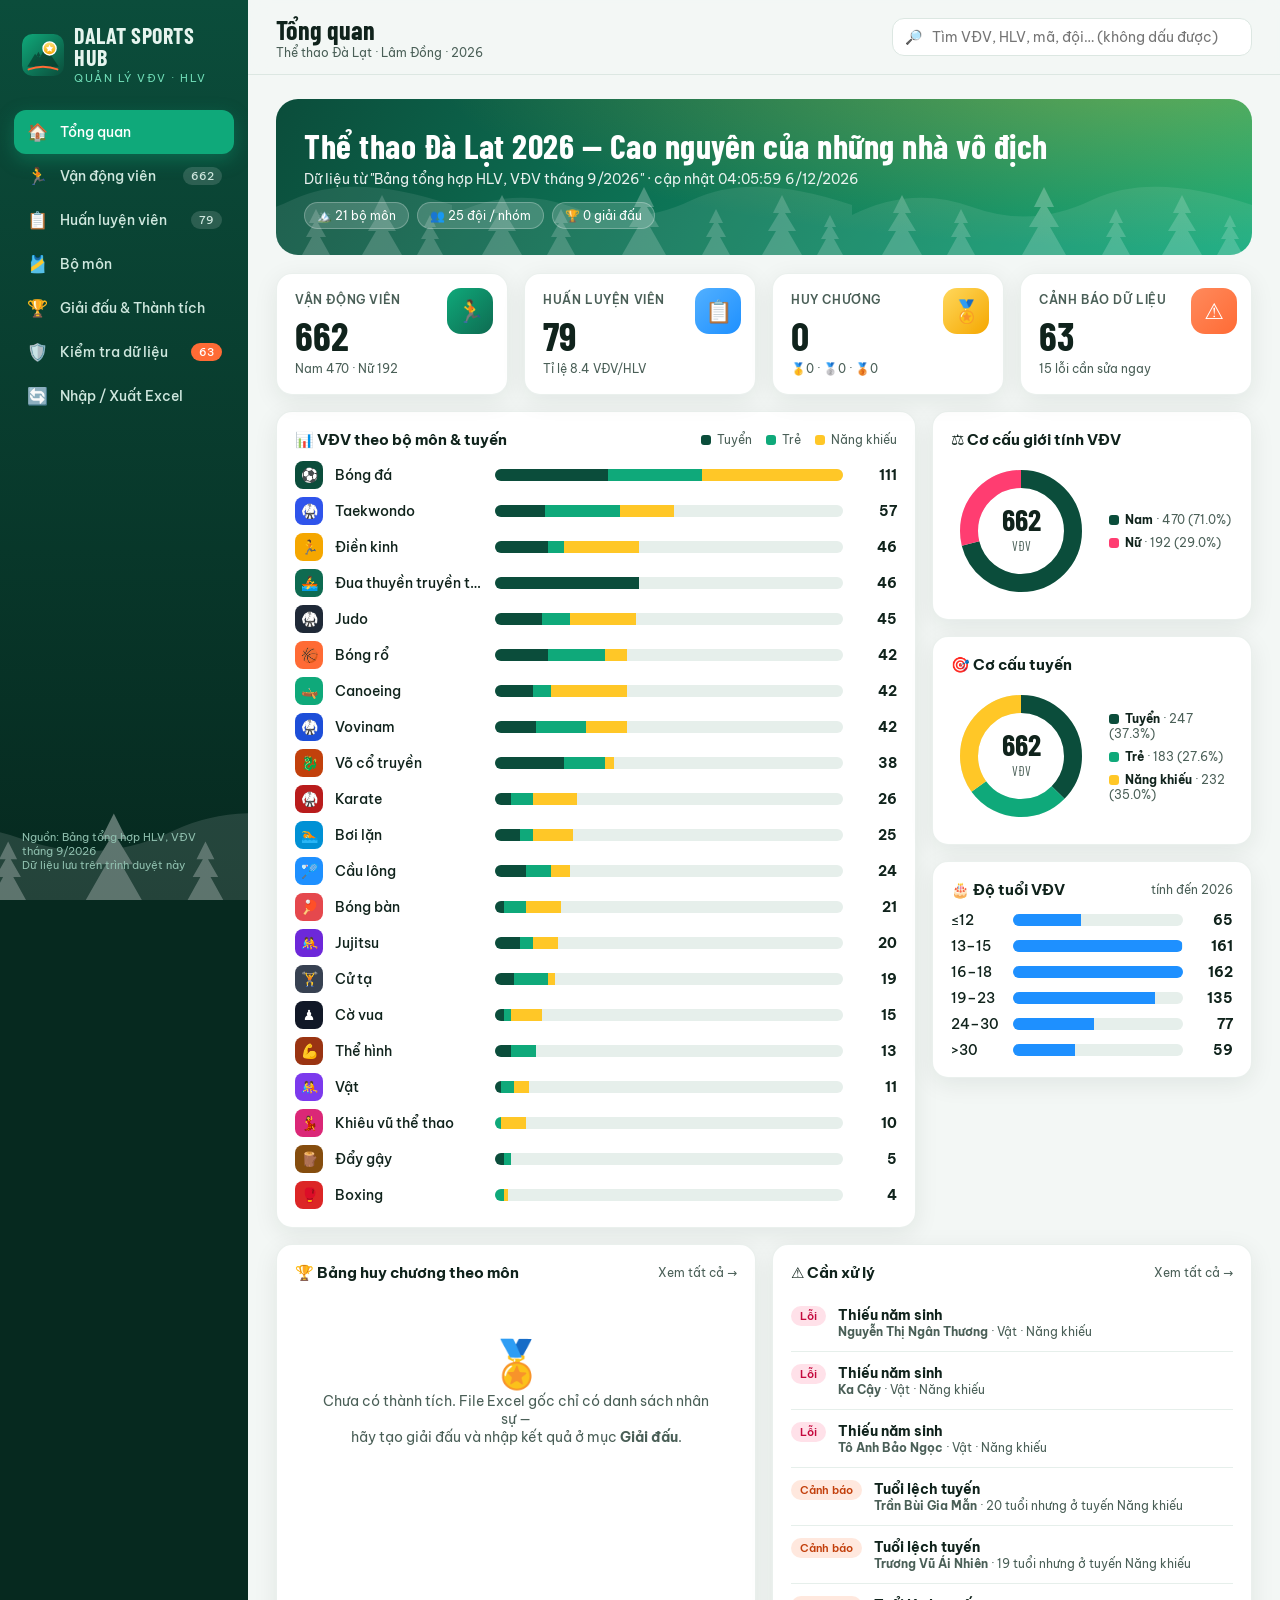
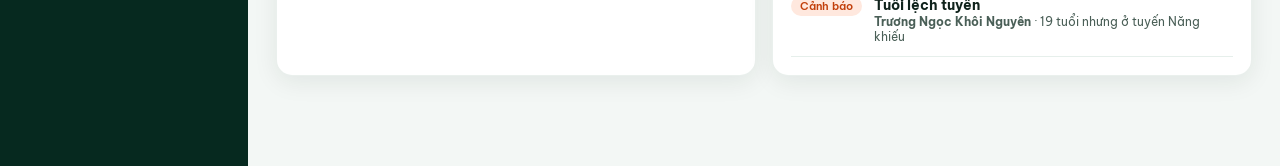
==== dalat-sports/index.html @ 6be214c6 "feat: Dalat Sports Hub — web/PWA quản lý VĐV, HLV, thành tích thi đấu - Dữ liệu khởi tạo 79 HLV + 66" ====
<!doctype html>
<html lang="vi">
<head>
  <meta charset="utf-8">
  <meta name="viewport" content="width=device-width, initial-scale=1, viewport-fit=cover">
  <meta name="theme-color" content="#0B4D3B">
  <title>Dalat Sports Hub</title>
  <link rel="manifest" href="manifest.json">
  <link rel="icon" href="icon.svg" type="image/svg+xml">
  <link rel="preconnect" href="https://fonts.googleapis.com">
  <link rel="preconnect" href="https://fonts.gstatic.com" crossorigin>
  <link href="https://fonts.googleapis.com/css2?family=Barlow+Condensed:wght@600;700&family=Be+Vietnam+Pro:wght@400;500;600;700&display=swap" rel="stylesheet">
  <link rel="stylesheet" href="css/app.css">
</head>
<body>
  <div class="app">
    <aside class="sidebar">
      <div class="brand"><img src="icon.svg" alt=""><div><b>DALAT SPORTS HUB</b><small>Quản lý VĐV · HLV</small></div></div>
      <nav class="nav">
        <a href="#/" data-nav="#/"><span class="ico">🏠</span>Tổng quan</a>
        <a href="#/vdv" data-nav="#/vdv"><span class="ico">🏃</span>Vận động viên<span class="count" id="nav-vdv"></span></a>
        <a href="#/hlv" data-nav="#/hlv"><span class="ico">📋</span>Huấn luyện viên<span class="count" id="nav-hlv"></span></a>
        <a href="#/mon" data-nav="#/mon"><span class="ico">🎽</span>Bộ môn</a>
        <a href="#/giai" data-nav="#/giai"><span class="ico">🏆</span>Giải đấu & Thành tích</a>
        <a href="#/kiemtra" data-nav="#/kiemtra"><span class="ico">🛡️</span>Kiểm tra dữ liệu<span class="count warn" id="nav-issues"></span></a>
        <a href="#/dulieu" data-nav="#/dulieu"><span class="ico">🔄</span>Nhập / Xuất Excel</a>
      </nav>
      <div class="foot">Nguồn: Bảng tổng hợp HLV, VĐV tháng 9/2026<br>Dữ liệu lưu trên trình duyệt này</div>
    </aside>
    <main class="main">
      <header class="topbar">
        <div><h1 id="title">Tổng quan</h1><div class="sub">Thể thao Đà Lạt · Lâm Đồng · 2026</div></div>
        <label class="search">🔎<input id="q" type="search" placeholder="Tìm VĐV, HLV, mã, đội… (không dấu được)" autocomplete="off"></label>
      </header>
      <div class="content" id="content"></div>
    </main>
  </div>
  <nav class="bottom-nav">
    <a href="#/" data-nav="#/"><span class="ico">🏠</span>Tổng quan</a>
    <a href="#/vdv" data-nav="#/vdv"><span class="ico">🏃</span>VĐV</a>
    <a href="#/mon" data-nav="#/mon"><span class="ico">🎽</span>Bộ môn</a>
    <a href="#/giai" data-nav="#/giai"><span class="ico">🏆</span>Giải</a>
    <a href="#/kiemtra" data-nav="#/kiemtra"><span class="ico">🛡️</span>Kiểm tra</a>
  </nav>
  <button class="fab" data-act="fab" aria-label="Nhập thành tích nhanh">🏅</button>

  <script src="js/vendor/xlsx.full.min.js" defer></script>
  <script src="js/sports.js"></script>
  <script src="js/seed-data.js"></script>
  <script src="js/app.js"></script>
</body>
</html>
---- dalat-sports/css/app.css ----
/* DALAT SPORTS HUB — giao diện quản lý VĐV/HLV
   Bảng màu: xanh thông Đà Lạt (chủ đạo) + vàng huy chương / cam năng lượng / xanh điện (nhấn) */
:root {
  --pine-900: #06291f;
  --pine-800: #0b4d3b;
  --pine-700: #0e6b51;
  --jade-500: #0fa97a;
  --jade-300: #6fdcb6;
  --mist-50: #f3f7f5;
  --mist-100: #e6efeb;
  --ink-900: #10231c;
  --ink-600: #4a5f57;
  --ink-400: #8a9c95;
  --gold: #ffc727;
  --silver: #b8c2cc;
  --bronze: #cd7f32;
  --orange: #ff6b35;
  --electric: #1e90ff;
  --rose: #ff3d71;
  --violet: #8b5cf6;
  --card: #ffffff;
  --line: #dce7e2;
  --shadow: 0 6px 24px rgba(6, 41, 31, .08);
  --radius: 16px;
  --font: "Be Vietnam Pro", system-ui, -apple-system, "Segoe UI", Roboto, sans-serif;
  --display: "Barlow Condensed", "Be Vietnam Pro", sans-serif;
}

* { box-sizing: border-box; }
html, body { margin: 0; height: 100%; }
body {
  font-family: var(--font);
  background: var(--mist-50);
  color: var(--ink-900);
  font-size: 14px;
  -webkit-font-smoothing: antialiased;
}
a { color: inherit; text-decoration: none; }
button, input, select, textarea { font: inherit; color: inherit; }

/* ---------- Layout ---------- */
.app { display: grid; grid-template-columns: 248px 1fr; min-height: 100vh; background: linear-gradient(90deg, var(--pine-900) 248px, transparent 248px); }
.sidebar {
  background: linear-gradient(180deg, var(--pine-800) 0%, var(--pine-900) 100%);
  color: #e6f5ef;
  padding: 20px 14px;
  position: sticky; top: 0; height: 100vh;
  display: flex; flex-direction: column; gap: 6px;
  overflow: hidden;
}
.sidebar::after { /* rừng thông Đà Lạt */
  content: ""; position: absolute; left: 0; right: 0; bottom: 0; height: 140px;
  background: url("../icon-pines.svg") bottom center / cover no-repeat;
  opacity: .35; pointer-events: none;
}
.brand { display: flex; align-items: center; gap: 10px; padding: 4px 8px 18px; }
.brand img { width: 42px; height: 42px; }
.brand b { font-family: var(--display); font-size: 22px; letter-spacing: .5px; line-height: 1; display: block; }
.brand small { color: var(--jade-300); font-size: 11px; letter-spacing: 1.5px; text-transform: uppercase; }
.nav a {
  display: flex; align-items: center; gap: 12px;
  padding: 11px 12px; border-radius: 12px; font-weight: 500;
  color: #cfe7de; transition: background .15s, color .15s;
}
.nav a:hover { background: rgba(255,255,255,.07); color: #fff; }
.nav a.active { background: var(--jade-500); color: #fff; box-shadow: 0 6px 18px rgba(15,169,122,.35); }
.nav a .ico { width: 22px; text-align: center; font-size: 17px; }
.nav a .count { margin-left: auto; font-size: 11px; background: rgba(255,255,255,.14); padding: 2px 8px; border-radius: 99px; }
.nav a .count.warn { background: var(--orange); color: #fff; }
.sidebar .foot { margin-top: auto; font-size: 11px; color: #8fbfae; padding: 8px; position: relative; z-index: 1; }

.main { min-width: 0; }
.topbar {
  display: flex; align-items: center; gap: 12px;
  padding: 14px 28px; background: rgba(243,247,245,.85); backdrop-filter: blur(10px);
  position: sticky; top: 0; z-index: 20; border-bottom: 1px solid var(--line);
}
.topbar h1 { font-family: var(--display); font-size: 26px; margin: 0; letter-spacing: .3px; }
.topbar .sub { color: var(--ink-600); font-size: 12px; }
.search {
  margin-left: auto; display: flex; align-items: center; gap: 8px;
  background: #fff; border: 1px solid var(--line); border-radius: 12px; padding: 8px 12px; width: min(360px, 40vw);
}
.search input { border: 0; outline: 0; width: 100%; background: transparent; }
.content { padding: 24px 28px 90px; }

/* ---------- Components ---------- */
.btn {
  display: inline-flex; align-items: center; gap: 8px; cursor: pointer;
  border: 0; border-radius: 12px; padding: 10px 16px; font-weight: 600;
  background: var(--pine-800); color: #fff; transition: transform .1s, box-shadow .15s;
}
.btn:hover { box-shadow: 0 6px 16px rgba(11,77,59,.25); }
.btn:active { transform: scale(.98); }
.btn.jade { background: var(--jade-500); }
.btn.gold { background: var(--gold); color: var(--ink-900); }
.btn.orange { background: var(--orange); }
.btn.ghost { background: #fff; color: var(--pine-800); border: 1px solid var(--line); }
.btn.sm { padding: 6px 10px; font-size: 12px; border-radius: 9px; }
.btn.danger { background: #fff; color: var(--rose); border: 1px solid #ffd0db; }

.card { background: var(--card); border-radius: var(--radius); box-shadow: var(--shadow); padding: 18px; border: 1px solid rgba(220,231,226,.6); }
.card h3 { margin: 0 0 12px; font-size: 15px; display: flex; align-items: center; gap: 8px; }
.card h3 .muted { margin-left: auto; font-weight: 400; }
.muted { color: var(--ink-600); font-size: 12px; }
.grid { display: grid; gap: 16px; }
.g4 { grid-template-columns: repeat(4, 1fr); }
.g3 { grid-template-columns: repeat(3, 1fr); }
.g2 { grid-template-columns: repeat(2, 1fr); }
.g-2-1 { grid-template-columns: 2fr 1fr; }

/* Hero */
.hero {
  position: relative; overflow: hidden; border-radius: 22px; color: #fff; padding: 26px 28px;
  background:
    radial-gradient(1200px 300px at 90% -20%, rgba(255,199,39,.35), transparent 60%),
    linear-gradient(120deg, var(--pine-800), var(--jade-500));
  margin-bottom: 18px;
}
.hero::after {
  content: ""; position: absolute; inset: auto 0 0 0; height: 110px;
  background: url("../icon-pines.svg") bottom right / auto 110px repeat-x; opacity: .25;
}
.hero h2 { font-family: var(--display); font-size: 34px; margin: 0 0 4px; letter-spacing: .5px; }
.hero p { margin: 0; opacity: .9; }
.hero .chips { display: flex; gap: 8px; margin-top: 14px; flex-wrap: wrap; position: relative; z-index: 1; }
.chip { background: rgba(255,255,255,.16); border: 1px solid rgba(255,255,255,.25); padding: 5px 12px; border-radius: 99px; font-size: 12px; }

/* KPI */
.kpi { position: relative; overflow: hidden; }
.kpi .label { color: var(--ink-600); font-size: 12px; font-weight: 600; text-transform: uppercase; letter-spacing: .6px; }
.kpi .value { font-family: var(--display); font-size: 40px; font-weight: 700; line-height: 1.1; margin-top: 6px; }
.kpi .foot { font-size: 12px; color: var(--ink-600); margin-top: 4px; }
.kpi .badge-ico {
  position: absolute; right: 14px; top: 14px; width: 46px; height: 46px; border-radius: 14px;
  display: grid; place-items: center; font-size: 22px; color: #fff;
}
.bg-jade { background: linear-gradient(135deg, var(--jade-500), var(--pine-700)); }
.bg-gold { background: linear-gradient(135deg, #ffd85c, #f5a700); }
.bg-orange { background: linear-gradient(135deg, #ff8a5c, var(--orange)); }
.bg-electric { background: linear-gradient(135deg, #52b0ff, var(--electric)); }
.bg-violet { background: linear-gradient(135deg, #a78bfa, var(--violet)); }
.bg-rose { background: linear-gradient(135deg, #ff7aa0, var(--rose)); }

/* Sport tile icon */
.sico {
  width: 40px; height: 40px; border-radius: 12px; display: inline-grid; place-items: center;
  font-size: 20px; flex: none; color: #fff;
}
.sico.lg { width: 56px; height: 56px; border-radius: 16px; font-size: 28px; }
.sico.sm { width: 28px; height: 28px; border-radius: 8px; font-size: 14px; }

/* Bars (VĐV theo môn) */
.bars { display: flex; flex-direction: column; gap: 8px; }
.bar-row { display: grid; grid-template-columns: 30px 150px 1fr 44px; align-items: center; gap: 10px; cursor: pointer; }
.bar-row:hover .bar-name { color: var(--jade-500); }
.bar-name { font-weight: 500; white-space: nowrap; overflow: hidden; text-overflow: ellipsis; }
.bar-track { height: 12px; background: var(--mist-100); border-radius: 99px; overflow: hidden; display: flex; }
.bar-track span { height: 100%; }
.bar-val { text-align: right; font-weight: 700; font-variant-numeric: tabular-nums; }
.seg-tuyen { background: var(--pine-800); }
.seg-tre { background: var(--jade-500); }
.seg-nk { background: var(--gold); }
.legend { display: flex; gap: 14px; flex-wrap: wrap; font-size: 12px; color: var(--ink-600); }
.legend i { display: inline-block; width: 10px; height: 10px; border-radius: 3px; margin-right: 6px; vertical-align: -1px; }

/* Donut */
.donut-wrap { display: flex; align-items: center; gap: 18px; }
.donut { width: 140px; height: 140px; flex: none; }
.donut text { font-family: var(--display); }

/* Table */
.toolbar { display: flex; gap: 10px; flex-wrap: wrap; align-items: center; margin-bottom: 14px; }
.toolbar select, .toolbar input, .field input, .field select, .field textarea {
  background: #fff; border: 1px solid var(--line); border-radius: 10px; padding: 9px 12px; outline: none;
}
.toolbar select:focus, .toolbar input:focus, .field input:focus, .field select:focus, .field textarea:focus { border-color: var(--jade-500); box-shadow: 0 0 0 3px rgba(15,169,122,.15); }
.seg { display: inline-flex; background: #fff; border: 1px solid var(--line); border-radius: 10px; padding: 3px; }
.seg button { border: 0; background: transparent; padding: 6px 12px; border-radius: 8px; cursor: pointer; font-weight: 500; color: var(--ink-600); }
.seg button.on { background: var(--pine-800); color: #fff; }
.table-wrap { overflow: auto; border-radius: 14px; border: 1px solid var(--line); background: #fff; }
table { width: 100%; border-collapse: collapse; }
th, td { padding: 10px 12px; text-align: left; border-bottom: 1px solid var(--mist-100); white-space: nowrap; }
th { background: var(--mist-50); font-size: 12px; text-transform: uppercase; letter-spacing: .5px; color: var(--ink-600); position: sticky; top: 0; cursor: pointer; user-select: none; }
tbody tr { cursor: pointer; transition: background .1s; }
tbody tr:hover { background: #f0faf6; }
td.num { text-align: right; font-variant-numeric: tabular-nums; }
.person { display: flex; align-items: center; gap: 10px; }
.avatar {
  width: 34px; height: 34px; border-radius: 50%; display: grid; place-items: center; flex: none;
  font-weight: 700; font-size: 13px; color: #fff; background: var(--pine-700);
}
.avatar.f { background: var(--rose); }
.avatar.lg { width: 84px; height: 84px; font-size: 30px; border: 4px solid rgba(255,255,255,.4); }
.tag { display: inline-block; padding: 3px 9px; border-radius: 99px; font-size: 11px; font-weight: 600; }
.tag.tuyen { background: #dff1ea; color: var(--pine-800); }
.tag.tre { background: #d7f7ea; color: #087c58; }
.tag.nk { background: #fff4cc; color: #8a6400; }
.tag.hlv { background: #e3f0ff; color: #0a5fb4; }
.tag.warn { background: #ffe8de; color: #c23f0b; }
.tag.err { background: #ffe1e9; color: #c4093d; }
.pager { display: flex; align-items: center; gap: 8px; justify-content: flex-end; margin-top: 12px; }

/* Sport cards */
.sport-card { cursor: pointer; transition: transform .15s, box-shadow .15s; position: relative; overflow: hidden; }
.sport-card:hover { transform: translateY(-3px); box-shadow: 0 14px 30px rgba(6,41,31,.14); }
.sport-card .top { display: flex; align-items: center; gap: 12px; }
.sport-card .name { font-weight: 700; font-size: 15px; }
.sport-card .stats { display: grid; grid-template-columns: repeat(3, 1fr); gap: 8px; margin-top: 14px; text-align: center; }
.sport-card .stats b { display: block; font-family: var(--display); font-size: 24px; }
.sport-card .stats span { font-size: 11px; color: var(--ink-600); }
.ratio { margin-top: 12px; font-size: 12px; display: flex; justify-content: space-between; }

/* Medals */
.medal { display: inline-grid; place-items: center; width: 26px; height: 26px; border-radius: 50%; font-size: 12px; font-weight: 800; color: #3b2a00; }
.medal.g { background: radial-gradient(circle at 30% 30%, #fff1a8, var(--gold)); }
.medal.s { background: radial-gradient(circle at 30% 30%, #fff, var(--silver)); }
.medal.b { background: radial-gradient(circle at 30% 30%, #f6c08a, var(--bronze)); color: #fff; }
.medal-tally { display: flex; gap: 14px; }
.medal-tally div { text-align: center; }
.medal-tally b { font-family: var(--display); font-size: 30px; display: block; }

/* Profile */
.profile-head {
  border-radius: 22px; color: #fff; padding: 24px; display: flex; gap: 20px; align-items: center;
  background: linear-gradient(120deg, var(--pine-900), var(--pine-700) 60%, var(--jade-500));
  margin-bottom: 16px; position: relative; overflow: hidden;
}
.profile-head h2 { margin: 0; font-family: var(--display); font-size: 32px; }
.profile-head .meta { display: flex; gap: 8px; flex-wrap: wrap; margin-top: 8px; }
.profile-head .actions { margin-left: auto; display: flex; gap: 8px; }
.kv { display: grid; grid-template-columns: 140px 1fr; gap: 8px 12px; }
.kv dt { color: var(--ink-600); }
.kv dd { margin: 0; font-weight: 500; }
.timeline { list-style: none; margin: 0; padding: 0; }
.timeline li { display: flex; gap: 12px; padding: 10px 0; border-bottom: 1px dashed var(--line); align-items: center; }

/* Issues */
.issue { display: flex; gap: 12px; align-items: flex-start; padding: 12px 0; border-bottom: 1px solid var(--mist-100); }
.issue .lvl { flex: none; }

/* Modal */
.modal-bg { position: fixed; inset: 0; background: rgba(6,41,31,.45); display: grid; place-items: center; z-index: 50; padding: 16px; backdrop-filter: blur(3px); }
.modal { background: #fff; border-radius: 20px; width: min(560px, 100%); max-height: 90vh; overflow: auto; padding: 22px; box-shadow: 0 30px 80px rgba(0,0,0,.25); }
.modal h3 { margin: 0 0 16px; font-family: var(--display); font-size: 24px; }
.form { display: grid; grid-template-columns: 1fr 1fr; gap: 12px; }
.field { display: flex; flex-direction: column; gap: 6px; }
.field.full { grid-column: 1 / -1; }
.field label { font-size: 12px; font-weight: 600; color: var(--ink-600); }
.modal .actions { display: flex; justify-content: flex-end; gap: 8px; margin-top: 18px; }
.quick-medal { display: flex; gap: 8px; }
.quick-medal button { flex: 1; padding: 14px 6px; border-radius: 14px; border: 2px solid var(--line); background: #fff; cursor: pointer; font-weight: 700; font-size: 13px; }
.quick-medal button.on { border-color: var(--pine-800); background: #eef8f4; }

.toast { position: fixed; bottom: 24px; left: 50%; transform: translateX(-50%); background: var(--pine-900); color: #fff; padding: 12px 18px; border-radius: 12px; z-index: 60; box-shadow: var(--shadow); }
.empty { text-align: center; padding: 40px 20px; color: var(--ink-600); }
.empty .big { font-size: 46px; }

.bottom-nav { display: none; }
.fab { display: none; }

/* ---------- Mobile (Android/PWA) ---------- */
@media (max-width: 1100px) {
  .g4 { grid-template-columns: repeat(2, 1fr); }
  .g3 { grid-template-columns: repeat(2, 1fr); }
  .g-2-1 { grid-template-columns: 1fr; }
}
@media (max-width: 760px) {
  .app { grid-template-columns: 1fr; }
  .sidebar { display: none; }
  .topbar { padding: 12px 16px; flex-wrap: wrap; }
  .topbar h1 { font-size: 22px; }
  .search { width: 100%; margin-left: 0; order: 3; }
  .content { padding: 16px 16px 96px; }
  .g4, .g3, .g2 { grid-template-columns: 1fr 1fr; gap: 10px; }
  .kpi .value { font-size: 30px; }
  .kpi .badge-ico { width: 30px; height: 30px; font-size: 15px; border-radius: 10px; right: 10px; top: 10px; }
  .kpi .label { font-size: 10.5px; padding-right: 34px; }
  .card { padding: 14px; }
  .card h3 { flex-wrap: wrap; }
  .bar-row { grid-template-columns: 26px 104px 1fr 32px; gap: 8px; }
  .app { background: none; }
  .hero h2 { font-size: 26px; }
  .form { grid-template-columns: 1fr; }
  .profile-head { flex-direction: column; text-align: center; }
  .profile-head .actions { margin: 0; }
  .profile-head .meta { justify-content: center; }
  .hide-m { display: none; }
  .bottom-nav {
    display: grid; grid-template-columns: repeat(5, 1fr);
    position: fixed; bottom: 0; left: 0; right: 0; z-index: 40;
    background: #fff; border-top: 1px solid var(--line); padding: 6px 4px calc(6px + env(safe-area-inset-bottom));
  }
  .bottom-nav a { display: flex; flex-direction: column; align-items: center; gap: 2px; font-size: 10.5px; color: var(--ink-600); padding: 4px; border-radius: 10px; }
  .bottom-nav a .ico { font-size: 20px; }
  .bottom-nav a.active { color: var(--pine-800); font-weight: 700; background: #e6f5ef; }
  .fab {
    display: grid; place-items: center; position: fixed; right: 18px; bottom: 82px; z-index: 41;
    width: 58px; height: 58px; border-radius: 18px; border: 0; font-size: 26px; color: #fff;
    background: linear-gradient(135deg, var(--gold), var(--orange)); box-shadow: 0 10px 24px rgba(255,107,53,.45);
  }
}
@media print {
  .sidebar, .topbar, .bottom-nav, .fab, .toolbar .btn { display: none !important; }
  .app { display: block; }
  .card { box-shadow: none; }
}
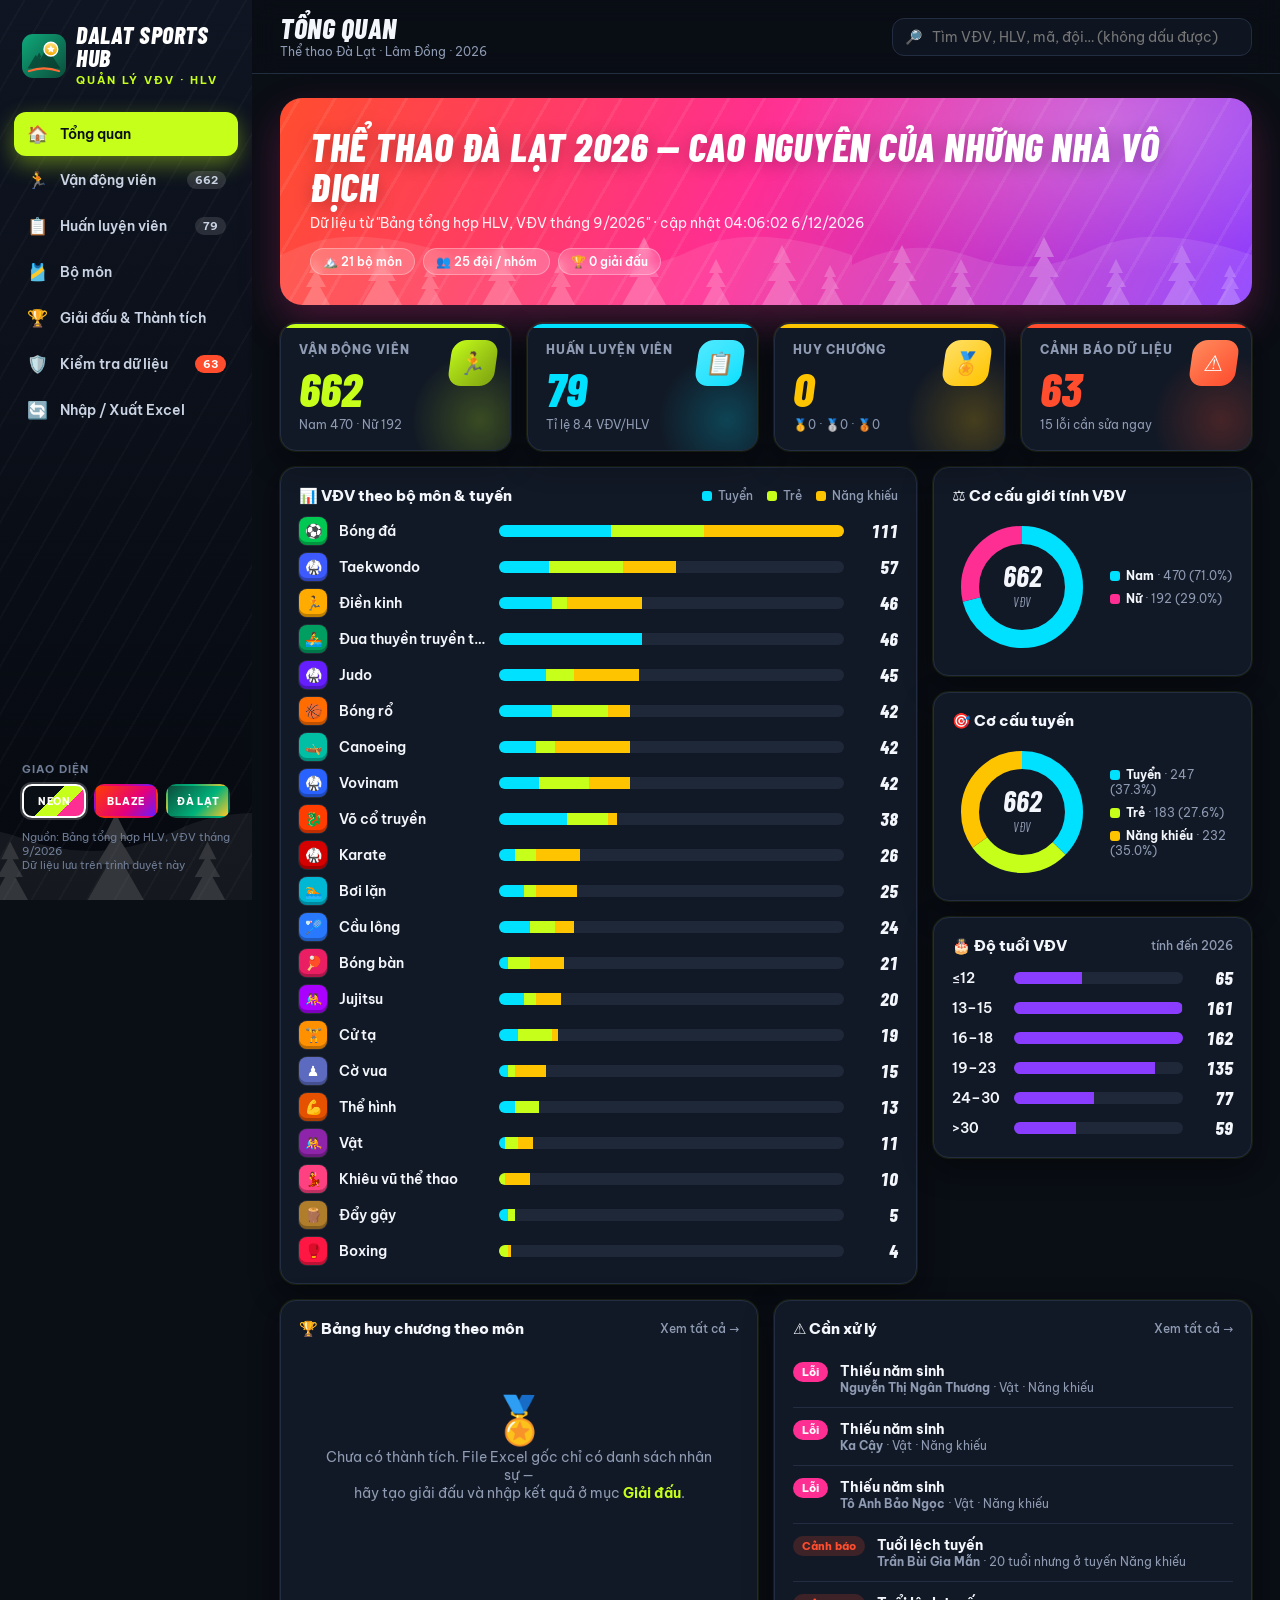
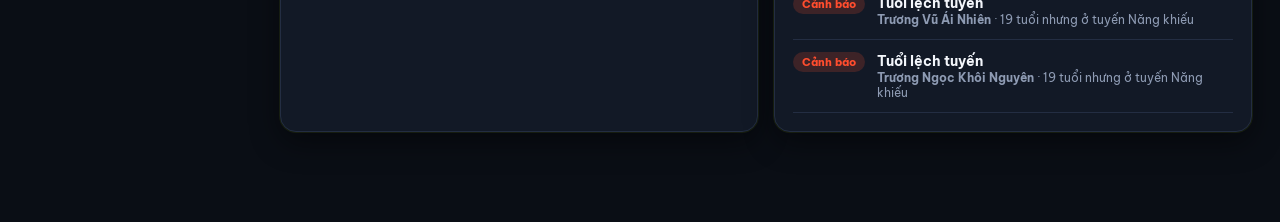
==== commit da99d7ed: "feat(ui): giao diện năng lượng — 3 theme Neon Đêm / Bùng Cháy / Xanh Đà Lạt - Token màu ngữ nghĩa, đ" ====
--- a/dalat-sports/index.html
+++ b/dalat-sports/index.html
@@ -3,13 +3,14 @@
 <head>
   <meta charset="utf-8">
   <meta name="viewport" content="width=device-width, initial-scale=1, viewport-fit=cover">
-  <meta name="theme-color" content="#0B4D3B">
+  <meta name="theme-color" content="#0a0e15">
+  <script>try{document.documentElement.dataset.theme=localStorage.getItem('dsh-theme')||'volt'}catch(e){document.documentElement.dataset.theme='volt'}</script>
   <title>Dalat Sports Hub</title>
   <link rel="manifest" href="manifest.json">
   <link rel="icon" href="icon.svg" type="image/svg+xml">
   <link rel="preconnect" href="https://fonts.googleapis.com">
   <link rel="preconnect" href="https://fonts.gstatic.com" crossorigin>
-  <link href="https://fonts.googleapis.com/css2?family=Barlow+Condensed:wght@600;700&family=Be+Vietnam+Pro:wght@400;500;600;700&display=swap" rel="stylesheet">
+  <link href="https://fonts.googleapis.com/css2?family=Barlow+Condensed:ital,wght@0,700;1,700;1,800&family=Be+Vietnam+Pro:wght@400;500;600;700&display=swap" rel="stylesheet">
   <link rel="stylesheet" href="css/app.css">
 </head>
 <body>
@@ -25,11 +26,14 @@
         <a href="#/kiemtra" data-nav="#/kiemtra"><span class="ico">🛡️</span>Kiểm tra dữ liệu<span class="count warn" id="nav-issues"></span></a>
         <a href="#/dulieu" data-nav="#/dulieu"><span class="ico">🔄</span>Nhập / Xuất Excel</a>
       </nav>
-      <div class="foot">Nguồn: Bảng tổng hợp HLV, VĐV tháng 9/2026<br>Dữ liệu lưu trên trình duyệt này</div>
+      <div class="foot">
+        <div style="font-weight:700;letter-spacing:1px;text-transform:uppercase">Giao diện</div>
+        <div class="themes"><button data-theme-set="volt" title="Neon Đêm">Neon</button><button data-theme-set="blaze" title="Bùng Cháy">Blaze</button><button data-theme-set="dalat" title="Xanh Đà Lạt">Đà Lạt</button></div>Nguồn: Bảng tổng hợp HLV, VĐV tháng 9/2026<br>Dữ liệu lưu trên trình duyệt này</div>
     </aside>
     <main class="main">
       <header class="topbar">
         <div><h1 id="title">Tổng quan</h1><div class="sub">Thể thao Đà Lạt · Lâm Đồng · 2026</div></div>
+        <button class="theme-cycle" id="theme-cycle" aria-label="Đổi giao diện">🎨</button>
         <label class="search">🔎<input id="q" type="search" placeholder="Tìm VĐV, HLV, mã, đội… (không dấu được)" autocomplete="off"></label>
       </header>
       <div class="content" id="content"></div>
--- a/dalat-sports/css/app.css
+++ b/dalat-sports/css/app.css
@@ -1,26 +1,120 @@
 /* DALAT SPORTS HUB — giao diện quản lý VĐV/HLV
-   Bảng màu: xanh thông Đà Lạt (chủ đạo) + vàng huy chương / cam năng lượng / xanh điện (nhấn) */
-:root {
-  --pine-900: #06291f;
-  --pine-800: #0b4d3b;
-  --pine-700: #0e6b51;
-  --jade-500: #0fa97a;
-  --jade-300: #6fdcb6;
-  --mist-50: #f3f7f5;
-  --mist-100: #e6efeb;
-  --ink-900: #10231c;
-  --ink-600: #4a5f57;
-  --ink-400: #8a9c95;
+   3 theme đổi nhanh (html[data-theme]):
+   - volt  : "Neon Đêm" — nền tối, xanh chanh neon + cyan + cam lửa + hồng (mặc định, năng lượng nhất)
+   - blaze : "Bùng Cháy" — nền sáng, cam lửa + xanh hoàng gia + hồng
+   - dalat : "Xanh Đà Lạt" — xanh thông + vàng huy chương (bản gốc, tăng độ tươi) */
+:root, html[data-theme="volt"] {
+  --bg: #0a0e15;
+  --surface: #121926;
+  --surface-2: #1a2335;
+  --text: #f3f6fb;
+  --muted: #8e9bb3;
+  --line: #232d42;
+  --track: #1f2838;
+  --primary: #c6ff1a;
+  --on-primary: #0a0e15;
+  --secondary: #00e0ff;
+  --on-secondary: #001319;
+  --hot: #ff4d2e;
+  --pink: #ff2e93;
+  --violet: #8b3dff;
+  --gold: #ffc400;
+  --silver: #c3ccd8;
+  --bronze: #d9894a;
+  --c-tuyen: #00e0ff; --on-tuyen: #001319;
+  --c-tre: #c6ff1a;   --on-tre: #0a0e15;
+  --c-nk: #ffc400;    --on-nk: #1a1300;
+  --c-male: #00e0ff;
+  --c-female: #ff2e93;
+  --c-age: #8b3dff;
+  --sidebar-bg: linear-gradient(180deg, #0f1522 0%, #06090f 100%);
+  --sidebar-text: #c9d3e3;
+  --sidebar-muted: #6f7d96;
+  --nav-active-bg: var(--primary);
+  --nav-active-text: #0a0e15;
+  --hero: linear-gradient(115deg, #ff4d2e 0%, #ff2e93 48%, #8b3dff 100%);
+  --hero-dark: #0a0e15;
+  --glow: 0 0 0 1px rgba(198, 255, 26, .08), 0 10px 30px rgba(0, 0, 0, .45);
+  --shadow: 0 8px 28px rgba(0, 0, 0, .35);
+  --row-hover: #18233a;
+  --input-bg: #0f1520;
+  color-scheme: dark;
+}
+html[data-theme="blaze"] {
+  --bg: #fff6f0;
+  --surface: #ffffff;
+  --surface-2: #fff0e6;
+  --text: #1a1018;
+  --muted: #6b5a63;
+  --line: #f2ddd1;
+  --track: #f7e6dc;
+  --primary: #ff3d00;
+  --on-primary: #ffffff;
+  --secondary: #0050ff;
+  --on-secondary: #ffffff;
+  --hot: #ff3d00;
+  --pink: #e5007a;
+  --violet: #6a1bff;
+  --gold: #ffb300;
+  --silver: #aab4c0;
+  --bronze: #c26a2a;
+  --c-tuyen: #0050ff; --on-tuyen: #ffffff;
+  --c-tre: #ff3d00;   --on-tre: #ffffff;
+  --c-nk: #ffb300;    --on-nk: #1a1018;
+  --c-male: #0050ff;
+  --c-female: #e5007a;
+  --c-age: #6a1bff;
+  --sidebar-bg: linear-gradient(180deg, #1c0b33 0%, #0b0618 100%);
+  --sidebar-text: #e2d8f2;
+  --sidebar-muted: #9c8bb8;
+  --nav-active-bg: linear-gradient(100deg, #ff3d00, #ff7a00);
+  --nav-active-text: #ffffff;
+  --hero: linear-gradient(115deg, #ff3d00 0%, #e5007a 55%, #6a1bff 100%);
+  --hero-dark: #1c0b33;
+  --glow: 0 10px 30px rgba(255, 61, 0, .10);
+  --shadow: 0 8px 26px rgba(80, 20, 0, .08);
+  --row-hover: #fff3ec;
+  --input-bg: #ffffff;
+  color-scheme: light;
+}
+html[data-theme="dalat"] {
+  --bg: #eef7f2;
+  --surface: #ffffff;
+  --surface-2: #e6f4ec;
+  --text: #0e2219;
+  --muted: #4a5f57;
+  --line: #d3e6dc;
+  --track: #e0eee7;
+  --primary: #00b37a;
+  --on-primary: #ffffff;
+  --secondary: #0b4d3b;
+  --on-secondary: #ffffff;
+  --hot: #ff6b35;
+  --pink: #ff3d71;
+  --violet: #7c3aed;
   --gold: #ffc727;
   --silver: #b8c2cc;
   --bronze: #cd7f32;
-  --orange: #ff6b35;
-  --electric: #1e90ff;
-  --rose: #ff3d71;
-  --violet: #8b5cf6;
-  --card: #ffffff;
-  --line: #dce7e2;
+  --c-tuyen: #0b4d3b; --on-tuyen: #ffffff;
+  --c-tre: #00b37a;   --on-tre: #ffffff;
+  --c-nk: #ffc727;    --on-nk: #0e2219;
+  --c-male: #0b4d3b;
+  --c-female: #ff3d71;
+  --c-age: #1e90ff;
+  --sidebar-bg: linear-gradient(180deg, #0b4d3b 0%, #06291f 100%);
+  --sidebar-text: #d4ece3;
+  --sidebar-muted: #8fbfae;
+  --nav-active-bg: #00b37a;
+  --nav-active-text: #ffffff;
+  --hero: radial-gradient(1200px 300px at 90% -20%, rgba(255, 199, 39, .45), transparent 60%), linear-gradient(120deg, #0b4d3b, #00b37a);
+  --hero-dark: #06291f;
+  --glow: 0 10px 28px rgba(0, 179, 122, .10);
   --shadow: 0 6px 24px rgba(6, 41, 31, .08);
+  --row-hover: #ecf8f2;
+  --input-bg: #ffffff;
+  color-scheme: light;
+}
+:root {
   --radius: 16px;
   --font: "Be Vietnam Pro", system-ui, -apple-system, "Segoe UI", Roboto, sans-serif;
   --display: "Barlow Condensed", "Be Vietnam Pro", sans-serif;
@@ -30,79 +124,107 @@
 html, body { margin: 0; height: 100%; }
 body {
   font-family: var(--font);
-  background: var(--mist-50);
-  color: var(--ink-900);
+  background: var(--bg);
+  color: var(--text);
   font-size: 14px;
   -webkit-font-smoothing: antialiased;
+  transition: background .25s, color .25s;
 }
 a { color: inherit; text-decoration: none; }
 button, input, select, textarea { font: inherit; color: inherit; }
+.display { font-family: var(--display); font-style: italic; text-transform: uppercase; letter-spacing: .5px; }
 
 /* ---------- Layout ---------- */
-.app { display: grid; grid-template-columns: 248px 1fr; min-height: 100vh; background: linear-gradient(90deg, var(--pine-900) 248px, transparent 248px); }
+.app { display: grid; grid-template-columns: 252px 1fr; min-height: 100vh; }
 .sidebar {
-  background: linear-gradient(180deg, var(--pine-800) 0%, var(--pine-900) 100%);
-  color: #e6f5ef;
+  background: var(--sidebar-bg);
+  color: var(--sidebar-text);
   padding: 20px 14px;
   position: sticky; top: 0; height: 100vh;
   display: flex; flex-direction: column; gap: 6px;
   overflow: hidden;
 }
+.sidebar::before { /* vệt tốc độ */
+  content: ""; position: absolute; inset: 0; pointer-events: none;
+  background: repeating-linear-gradient(-60deg, transparent 0 22px, rgba(255,255,255,.025) 22px 24px);
+}
 .sidebar::after { /* rừng thông Đà Lạt */
   content: ""; position: absolute; left: 0; right: 0; bottom: 0; height: 140px;
   background: url("../icon-pines.svg") bottom center / cover no-repeat;
-  opacity: .35; pointer-events: none;
-}
-.brand { display: flex; align-items: center; gap: 10px; padding: 4px 8px 18px; }
-.brand img { width: 42px; height: 42px; }
-.brand b { font-family: var(--display); font-size: 22px; letter-spacing: .5px; line-height: 1; display: block; }
-.brand small { color: var(--jade-300); font-size: 11px; letter-spacing: 1.5px; text-transform: uppercase; }
+  opacity: .18; pointer-events: none;
+}
+.brand { display: flex; align-items: center; gap: 10px; padding: 4px 8px 18px; position: relative; }
+.brand img { width: 44px; height: 44px; }
+.brand b { font-family: var(--display); font-style: italic; font-weight: 800; font-size: 24px; letter-spacing: .5px; line-height: .95; display: block; color: #fff; }
+.brand small { color: var(--primary); font-size: 10.5px; letter-spacing: 2px; text-transform: uppercase; font-weight: 700; }
+html[data-theme="dalat"] .brand small { color: #6fdcb6; }
+.nav { position: relative; z-index: 1; }
 .nav a {
   display: flex; align-items: center; gap: 12px;
-  padding: 11px 12px; border-radius: 12px; font-weight: 500;
-  color: #cfe7de; transition: background .15s, color .15s;
-}
-.nav a:hover { background: rgba(255,255,255,.07); color: #fff; }
-.nav a.active { background: var(--jade-500); color: #fff; box-shadow: 0 6px 18px rgba(15,169,122,.35); }
+  padding: 11px 12px; border-radius: 12px; font-weight: 600; margin-bottom: 2px;
+  color: var(--sidebar-text); transition: background .15s, color .15s, transform .15s;
+}
+.nav a:hover { background: rgba(255,255,255,.07); color: #fff; transform: translateX(2px); }
+.nav a.active { background: var(--nav-active-bg); color: var(--nav-active-text); box-shadow: 0 8px 22px color-mix(in srgb, var(--primary) 40%, transparent); }
 .nav a .ico { width: 22px; text-align: center; font-size: 17px; }
-.nav a .count { margin-left: auto; font-size: 11px; background: rgba(255,255,255,.14); padding: 2px 8px; border-radius: 99px; }
-.nav a .count.warn { background: var(--orange); color: #fff; }
-.sidebar .foot { margin-top: auto; font-size: 11px; color: #8fbfae; padding: 8px; position: relative; z-index: 1; }
+.nav a .count { margin-left: auto; font-size: 11px; background: rgba(255,255,255,.12); padding: 2px 8px; border-radius: 99px; font-weight: 700; }
+.nav a.active .count { background: rgba(0,0,0,.18); }
+.nav a .count.warn { background: var(--hot); color: #fff; }
+.sidebar .foot { margin-top: auto; font-size: 11px; color: var(--sidebar-muted); padding: 8px; position: relative; z-index: 1; }
+
+/* Theme switcher */
+.themes { display: flex; gap: 8px; margin: 8px 0 12px; }
+.themes button {
+  flex: 1; height: 34px; border-radius: 10px; cursor: pointer; border: 2px solid transparent;
+  font-size: 10px; font-weight: 800; color: #fff; text-transform: uppercase; letter-spacing: .5px;
+}
+.themes button.on { border-color: #fff; box-shadow: 0 0 0 2px rgba(255,255,255,.2); }
+.themes [data-theme-set="volt"] { background: linear-gradient(135deg, #0a0e15 0 45%, #c6ff1a 45% 70%, #ff2e93 70%); }
+.themes [data-theme-set="blaze"] { background: linear-gradient(135deg, #ff3d00, #e5007a 60%, #6a1bff); }
+.themes [data-theme-set="dalat"] { background: linear-gradient(135deg, #0b4d3b, #00b37a 60%, #ffc727); }
 
 .main { min-width: 0; }
 .topbar {
   display: flex; align-items: center; gap: 12px;
-  padding: 14px 28px; background: rgba(243,247,245,.85); backdrop-filter: blur(10px);
+  padding: 14px 28px; background: color-mix(in srgb, var(--bg) 85%, transparent); backdrop-filter: blur(12px);
   position: sticky; top: 0; z-index: 20; border-bottom: 1px solid var(--line);
 }
-.topbar h1 { font-family: var(--display); font-size: 26px; margin: 0; letter-spacing: .3px; }
-.topbar .sub { color: var(--ink-600); font-size: 12px; }
+.topbar h1 { font-family: var(--display); font-style: italic; font-weight: 800; text-transform: uppercase; font-size: 28px; margin: 0; letter-spacing: .5px; line-height: 1; }
+.topbar .sub { color: var(--muted); font-size: 12px; margin-top: 2px; }
 .search {
   margin-left: auto; display: flex; align-items: center; gap: 8px;
-  background: #fff; border: 1px solid var(--line); border-radius: 12px; padding: 8px 12px; width: min(360px, 40vw);
-}
+  background: var(--input-bg); border: 1px solid var(--line); border-radius: 12px; padding: 8px 12px; width: min(360px, 40vw);
+}
+.search:focus-within { border-color: var(--primary); box-shadow: 0 0 0 3px color-mix(in srgb, var(--primary) 25%, transparent); }
 .search input { border: 0; outline: 0; width: 100%; background: transparent; }
+.theme-cycle { display: none; }
 .content { padding: 24px 28px 90px; }
 
 /* ---------- Components ---------- */
 .btn {
   display: inline-flex; align-items: center; gap: 8px; cursor: pointer;
-  border: 0; border-radius: 12px; padding: 10px 16px; font-weight: 600;
-  background: var(--pine-800); color: #fff; transition: transform .1s, box-shadow .15s;
-}
-.btn:hover { box-shadow: 0 6px 16px rgba(11,77,59,.25); }
-.btn:active { transform: scale(.98); }
-.btn.jade { background: var(--jade-500); }
-.btn.gold { background: var(--gold); color: var(--ink-900); }
-.btn.orange { background: var(--orange); }
-.btn.ghost { background: #fff; color: var(--pine-800); border: 1px solid var(--line); }
-.btn.sm { padding: 6px 10px; font-size: 12px; border-radius: 9px; }
-.btn.danger { background: #fff; color: var(--rose); border: 1px solid #ffd0db; }
-
-.card { background: var(--card); border-radius: var(--radius); box-shadow: var(--shadow); padding: 18px; border: 1px solid rgba(220,231,226,.6); }
-.card h3 { margin: 0 0 12px; font-size: 15px; display: flex; align-items: center; gap: 8px; }
-.card h3 .muted { margin-left: auto; font-weight: 400; }
-.muted { color: var(--ink-600); font-size: 12px; }
+  border: 0; border-radius: 12px; padding: 10px 16px; font-weight: 700;
+  background: var(--secondary); color: var(--on-secondary); transition: transform .1s, box-shadow .15s, filter .15s;
+}
+.btn:hover { filter: brightness(1.08); box-shadow: 0 8px 20px color-mix(in srgb, var(--secondary) 35%, transparent); }
+.btn:active { transform: scale(.97); }
+.btn:disabled { opacity: .4; cursor: default; }
+.btn.jade { background: var(--primary); color: var(--on-primary); }
+.btn.jade:hover { box-shadow: 0 8px 22px color-mix(in srgb, var(--primary) 45%, transparent); }
+.btn.gold { background: linear-gradient(135deg, var(--gold), #ff9500); color: #1a1000; }
+.btn.orange { background: var(--hot); color: #fff; }
+.btn.ghost { background: var(--surface); color: var(--text); border: 1px solid var(--line); }
+.btn.ghost:hover { box-shadow: none; border-color: var(--primary); }
+.btn.sm { padding: 6px 11px; font-size: 12px; border-radius: 9px; }
+.btn.danger { background: transparent; color: var(--pink); border: 1px solid color-mix(in srgb, var(--pink) 40%, transparent); }
+
+.card {
+  background: var(--surface); border-radius: var(--radius); box-shadow: var(--glow); padding: 18px;
+  border: 1px solid var(--line);
+}
+.card h3 { margin: 0 0 12px; font-size: 15px; display: flex; align-items: center; gap: 8px; font-weight: 800; }
+.card h3 .muted { margin-left: auto; font-weight: 500; }
+.muted { color: var(--muted); font-size: 12px; }
 .grid { display: grid; gap: 16px; }
 .g4 { grid-template-columns: repeat(4, 1fr); }
 .g3 { grid-template-columns: repeat(3, 1fr); }
@@ -111,150 +233,179 @@
 
 /* Hero */
 .hero {
-  position: relative; overflow: hidden; border-radius: 22px; color: #fff; padding: 26px 28px;
+  position: relative; overflow: hidden; border-radius: 22px; color: #fff; padding: 28px 30px 30px;
+  background: var(--hero);
+  margin-bottom: 18px;
+  box-shadow: 0 18px 40px color-mix(in srgb, var(--pink) 25%, transparent);
+}
+.hero::before { /* vệt tốc độ chéo */
+  content: ""; position: absolute; inset: 0; pointer-events: none;
   background:
-    radial-gradient(1200px 300px at 90% -20%, rgba(255,199,39,.35), transparent 60%),
-    linear-gradient(120deg, var(--pine-800), var(--jade-500));
-  margin-bottom: 18px;
+    repeating-linear-gradient(-60deg, transparent 0 28px, rgba(255,255,255,.07) 28px 31px),
+    radial-gradient(500px 220px at 85% 10%, rgba(255,255,255,.25), transparent 70%);
 }
 .hero::after {
   content: ""; position: absolute; inset: auto 0 0 0; height: 110px;
-  background: url("../icon-pines.svg") bottom right / auto 110px repeat-x; opacity: .25;
-}
-.hero h2 { font-family: var(--display); font-size: 34px; margin: 0 0 4px; letter-spacing: .5px; }
-.hero p { margin: 0; opacity: .9; }
-.hero .chips { display: flex; gap: 8px; margin-top: 14px; flex-wrap: wrap; position: relative; z-index: 1; }
-.chip { background: rgba(255,255,255,.16); border: 1px solid rgba(255,255,255,.25); padding: 5px 12px; border-radius: 99px; font-size: 12px; }
+  background: url("../icon-pines.svg") bottom right / auto 110px repeat-x; opacity: .28;
+}
+.hero h2 { font-family: var(--display); font-style: italic; font-weight: 800; text-transform: uppercase; font-size: 40px; line-height: 1; margin: 0 0 8px; letter-spacing: .5px; position: relative; z-index: 1; text-shadow: 0 3px 18px rgba(0,0,0,.25); }
+.hero p { margin: 0; opacity: .92; position: relative; z-index: 1; }
+.hero .chips { display: flex; gap: 8px; margin-top: 16px; flex-wrap: wrap; position: relative; z-index: 1; }
+.chip { background: rgba(255,255,255,.18); border: 1px solid rgba(255,255,255,.3); padding: 5px 12px; border-radius: 99px; font-size: 12px; font-weight: 600; backdrop-filter: blur(4px); }
 
 /* KPI */
-.kpi { position: relative; overflow: hidden; }
-.kpi .label { color: var(--ink-600); font-size: 12px; font-weight: 600; text-transform: uppercase; letter-spacing: .6px; }
-.kpi .value { font-family: var(--display); font-size: 40px; font-weight: 700; line-height: 1.1; margin-top: 6px; }
-.kpi .foot { font-size: 12px; color: var(--ink-600); margin-top: 4px; }
+.kpi { position: relative; overflow: hidden; transition: transform .15s, border-color .15s; }
+.kpi:hover { transform: translateY(-3px); }
+.kpi::before { content: ""; position: absolute; left: 0; top: 0; right: 0; height: 4px; background: var(--k, var(--primary)); }
+.kpi::after { content: ""; position: absolute; right: -40px; bottom: -40px; width: 140px; height: 140px; border-radius: 50%; background: radial-gradient(circle, color-mix(in srgb, var(--k, var(--primary)) 22%, transparent), transparent 70%); pointer-events: none; }
+.kpi .label { color: var(--muted); font-size: 11.5px; font-weight: 800; text-transform: uppercase; letter-spacing: .8px; }
+.kpi .value { font-family: var(--display); font-style: italic; font-size: 48px; font-weight: 800; line-height: 1.05; margin-top: 6px; color: var(--k, var(--text)); }
+.kpi .foot { font-size: 12px; color: var(--muted); margin-top: 4px; }
 .kpi .badge-ico {
-  position: absolute; right: 14px; top: 14px; width: 46px; height: 46px; border-radius: 14px;
-  display: grid; place-items: center; font-size: 22px; color: #fff;
-}
-.bg-jade { background: linear-gradient(135deg, var(--jade-500), var(--pine-700)); }
-.bg-gold { background: linear-gradient(135deg, #ffd85c, #f5a700); }
-.bg-orange { background: linear-gradient(135deg, #ff8a5c, var(--orange)); }
-.bg-electric { background: linear-gradient(135deg, #52b0ff, var(--electric)); }
-.bg-violet { background: linear-gradient(135deg, #a78bfa, var(--violet)); }
-.bg-rose { background: linear-gradient(135deg, #ff7aa0, var(--rose)); }
+  position: absolute; right: 14px; top: 16px; width: 46px; height: 46px; border-radius: 14px;
+  display: grid; place-items: center; font-size: 22px; color: #fff; transform: skewX(-8deg);
+}
+.bg-jade { background: linear-gradient(135deg, var(--primary), color-mix(in srgb, var(--primary) 60%, #000)); --k: var(--primary); }
+.bg-gold { background: linear-gradient(135deg, #ffe066, var(--gold)); --k: var(--gold); }
+.bg-orange { background: linear-gradient(135deg, #ff8a5c, var(--hot)); --k: var(--hot); }
+.bg-electric { background: linear-gradient(135deg, color-mix(in srgb, var(--secondary) 70%, #fff), var(--secondary)); --k: var(--secondary); }
+.bg-violet { background: linear-gradient(135deg, #b18cff, var(--violet)); --k: var(--violet); }
+.bg-rose { background: linear-gradient(135deg, #ff7ab8, var(--pink)); --k: var(--pink); }
+.kpi.k-primary { --k: var(--primary); }
+.kpi.k-secondary { --k: var(--secondary); }
+.kpi.k-gold { --k: var(--gold); }
+.kpi.k-hot { --k: var(--hot); }
+html[data-theme="dalat"] .kpi.k-primary { --k: var(--secondary); }
 
 /* Sport tile icon */
 .sico {
   width: 40px; height: 40px; border-radius: 12px; display: inline-grid; place-items: center;
-  font-size: 20px; flex: none; color: #fff;
-}
-.sico.lg { width: 56px; height: 56px; border-radius: 16px; font-size: 28px; }
+  font-size: 20px; flex: none; color: #fff; box-shadow: inset 0 -3px 0 rgba(0,0,0,.18);
+}
+.sico.lg { width: 58px; height: 58px; border-radius: 16px; font-size: 30px; }
 .sico.sm { width: 28px; height: 28px; border-radius: 8px; font-size: 14px; }
+html[data-theme="volt"] .sico { box-shadow: inset 0 -3px 0 rgba(0,0,0,.25), 0 0 0 1px rgba(255,255,255,.08); }
 
 /* Bars (VĐV theo môn) */
 .bars { display: flex; flex-direction: column; gap: 8px; }
 .bar-row { display: grid; grid-template-columns: 30px 150px 1fr 44px; align-items: center; gap: 10px; cursor: pointer; }
-.bar-row:hover .bar-name { color: var(--jade-500); }
-.bar-name { font-weight: 500; white-space: nowrap; overflow: hidden; text-overflow: ellipsis; }
-.bar-track { height: 12px; background: var(--mist-100); border-radius: 99px; overflow: hidden; display: flex; }
-.bar-track span { height: 100%; }
-.bar-val { text-align: right; font-weight: 700; font-variant-numeric: tabular-nums; }
-.seg-tuyen { background: var(--pine-800); }
-.seg-tre { background: var(--jade-500); }
-.seg-nk { background: var(--gold); }
-.legend { display: flex; gap: 14px; flex-wrap: wrap; font-size: 12px; color: var(--ink-600); }
+.bar-row:hover .bar-name { color: var(--primary); }
+html[data-theme="dalat"] .bar-row:hover .bar-name { color: var(--primary); }
+.bar-name { font-weight: 600; white-space: nowrap; overflow: hidden; text-overflow: ellipsis; }
+.bar-track { height: 12px; background: var(--track); border-radius: 99px; overflow: hidden; display: flex; }
+.bar-track span { height: 100%; transition: width .5s cubic-bezier(.2,.8,.2,1); }
+.bar-val { text-align: right; font-weight: 800; font-family: var(--display); font-style: italic; font-size: 18px; font-variant-numeric: tabular-nums; }
+.seg-tuyen { background: var(--c-tuyen); }
+.seg-tre { background: var(--c-tre); }
+.seg-nk { background: var(--c-nk); }
+.legend { display: flex; gap: 14px; flex-wrap: wrap; font-size: 12px; color: var(--muted); }
 .legend i { display: inline-block; width: 10px; height: 10px; border-radius: 3px; margin-right: 6px; vertical-align: -1px; }
 
 /* Donut */
 .donut-wrap { display: flex; align-items: center; gap: 18px; }
 .donut { width: 140px; height: 140px; flex: none; }
-.donut text { font-family: var(--display); }
+.donut text { font-family: var(--display); font-style: italic; }
 
 /* Table */
 .toolbar { display: flex; gap: 10px; flex-wrap: wrap; align-items: center; margin-bottom: 14px; }
 .toolbar select, .toolbar input, .field input, .field select, .field textarea {
-  background: #fff; border: 1px solid var(--line); border-radius: 10px; padding: 9px 12px; outline: none;
-}
-.toolbar select:focus, .toolbar input:focus, .field input:focus, .field select:focus, .field textarea:focus { border-color: var(--jade-500); box-shadow: 0 0 0 3px rgba(15,169,122,.15); }
-.seg { display: inline-flex; background: #fff; border: 1px solid var(--line); border-radius: 10px; padding: 3px; }
-.seg button { border: 0; background: transparent; padding: 6px 12px; border-radius: 8px; cursor: pointer; font-weight: 500; color: var(--ink-600); }
-.seg button.on { background: var(--pine-800); color: #fff; }
-.table-wrap { overflow: auto; border-radius: 14px; border: 1px solid var(--line); background: #fff; }
+  background: var(--input-bg); border: 1px solid var(--line); border-radius: 10px; padding: 9px 12px; outline: none;
+}
+.toolbar select:focus, .toolbar input:focus, .field input:focus, .field select:focus, .field textarea:focus { border-color: var(--primary); box-shadow: 0 0 0 3px color-mix(in srgb, var(--primary) 22%, transparent); }
+.seg { display: inline-flex; background: var(--surface); border: 1px solid var(--line); border-radius: 10px; padding: 3px; }
+.seg button { border: 0; background: transparent; padding: 6px 12px; border-radius: 8px; cursor: pointer; font-weight: 600; color: var(--muted); }
+.seg button.on { background: var(--primary); color: var(--on-primary); font-weight: 800; }
+.table-wrap { overflow: auto; border-radius: 14px; border: 1px solid var(--line); background: var(--surface); }
 table { width: 100%; border-collapse: collapse; }
-th, td { padding: 10px 12px; text-align: left; border-bottom: 1px solid var(--mist-100); white-space: nowrap; }
-th { background: var(--mist-50); font-size: 12px; text-transform: uppercase; letter-spacing: .5px; color: var(--ink-600); position: sticky; top: 0; cursor: pointer; user-select: none; }
+th, td { padding: 10px 12px; text-align: left; border-bottom: 1px solid var(--line); white-space: nowrap; }
+th { background: var(--surface-2); font-size: 11.5px; text-transform: uppercase; letter-spacing: .6px; color: var(--muted); font-weight: 800; position: sticky; top: 0; cursor: pointer; user-select: none; }
 tbody tr { cursor: pointer; transition: background .1s; }
-tbody tr:hover { background: #f0faf6; }
+tbody tr:hover { background: var(--row-hover); }
 td.num { text-align: right; font-variant-numeric: tabular-nums; }
 .person { display: flex; align-items: center; gap: 10px; }
 .avatar {
   width: 34px; height: 34px; border-radius: 50%; display: grid; place-items: center; flex: none;
-  font-weight: 700; font-size: 13px; color: #fff; background: var(--pine-700);
-}
-.avatar.f { background: var(--rose); }
-.avatar.lg { width: 84px; height: 84px; font-size: 30px; border: 4px solid rgba(255,255,255,.4); }
-.tag { display: inline-block; padding: 3px 9px; border-radius: 99px; font-size: 11px; font-weight: 600; }
-.tag.tuyen { background: #dff1ea; color: var(--pine-800); }
-.tag.tre { background: #d7f7ea; color: #087c58; }
-.tag.nk { background: #fff4cc; color: #8a6400; }
-.tag.hlv { background: #e3f0ff; color: #0a5fb4; }
-.tag.warn { background: #ffe8de; color: #c23f0b; }
-.tag.err { background: #ffe1e9; color: #c4093d; }
+  font-weight: 800; font-size: 13px; color: #fff; background: linear-gradient(135deg, var(--c-male), color-mix(in srgb, var(--c-male) 55%, #000));
+}
+html[data-theme="volt"] .avatar { color: #001319; }
+.avatar.f { background: linear-gradient(135deg, var(--c-female), color-mix(in srgb, var(--c-female) 55%, #000)); color: #fff; }
+.avatar.lg { width: 92px; height: 92px; font-size: 32px; border: 4px solid rgba(255,255,255,.5); font-family: var(--display); font-style: italic; }
+.tag { display: inline-block; padding: 3px 9px; border-radius: 99px; font-size: 11px; font-weight: 800; background: var(--surface-2); color: var(--muted); }
+.tag.tuyen { background: var(--c-tuyen); color: var(--on-tuyen); }
+.tag.tre { background: var(--c-tre); color: var(--on-tre); }
+.tag.nk { background: var(--c-nk); color: var(--on-nk); }
+.tag.hlv { background: var(--secondary); color: var(--on-secondary); }
+.tag.warn { background: color-mix(in srgb, var(--hot) 18%, transparent); color: var(--hot); }
+.tag.err { background: var(--pink); color: #fff; }
+.tag.info { background: var(--surface-2); color: var(--muted); }
 .pager { display: flex; align-items: center; gap: 8px; justify-content: flex-end; margin-top: 12px; }
 
 /* Sport cards */
-.sport-card { cursor: pointer; transition: transform .15s, box-shadow .15s; position: relative; overflow: hidden; }
-.sport-card:hover { transform: translateY(-3px); box-shadow: 0 14px 30px rgba(6,41,31,.14); }
-.sport-card .top { display: flex; align-items: center; gap: 12px; }
-.sport-card .name { font-weight: 700; font-size: 15px; }
+.sport-card { cursor: pointer; transition: transform .15s, box-shadow .15s, border-color .15s; position: relative; overflow: hidden; }
+.sport-card::before { content: ""; position: absolute; inset: 0 0 auto 0; height: 4px; background: var(--sc, var(--primary)); }
+.sport-card::after { content: ""; position: absolute; right: -30px; top: -30px; width: 120px; height: 120px; border-radius: 50%; background: radial-gradient(circle, color-mix(in srgb, var(--sc, var(--primary)) 25%, transparent), transparent 70%); }
+.sport-card:hover { transform: translateY(-4px); border-color: var(--sc, var(--primary)); }
+.sport-card .top { display: flex; align-items: center; gap: 12px; position: relative; z-index: 1; }
+.sport-card .name { font-weight: 800; font-size: 16px; }
 .sport-card .stats { display: grid; grid-template-columns: repeat(3, 1fr); gap: 8px; margin-top: 14px; text-align: center; }
-.sport-card .stats b { display: block; font-family: var(--display); font-size: 24px; }
-.sport-card .stats span { font-size: 11px; color: var(--ink-600); }
-.ratio { margin-top: 12px; font-size: 12px; display: flex; justify-content: space-between; }
+.sport-card .stats b { display: block; font-family: var(--display); font-style: italic; font-size: 28px; font-weight: 800; }
+.sport-card .stats div:nth-child(1) b { color: var(--c-tuyen); }
+.sport-card .stats div:nth-child(2) b { color: var(--c-tre); }
+.sport-card .stats div:nth-child(3) b { color: var(--c-nk); }
+.sport-card .stats span { font-size: 11px; color: var(--muted); font-weight: 600; }
+.ratio { margin-top: 12px; font-size: 12px; display: flex; justify-content: space-between; align-items: center; }
 
 /* Medals */
 .medal { display: inline-grid; place-items: center; width: 26px; height: 26px; border-radius: 50%; font-size: 12px; font-weight: 800; color: #3b2a00; }
-.medal.g { background: radial-gradient(circle at 30% 30%, #fff1a8, var(--gold)); }
+.medal.g { background: radial-gradient(circle at 30% 30%, #fff1a8, var(--gold)); box-shadow: 0 0 12px color-mix(in srgb, var(--gold) 50%, transparent); }
 .medal.s { background: radial-gradient(circle at 30% 30%, #fff, var(--silver)); }
 .medal.b { background: radial-gradient(circle at 30% 30%, #f6c08a, var(--bronze)); color: #fff; }
 .medal-tally { display: flex; gap: 14px; }
 .medal-tally div { text-align: center; }
-.medal-tally b { font-family: var(--display); font-size: 30px; display: block; }
-
-/* Profile */
+.medal-tally b { font-family: var(--display); font-style: italic; font-size: 34px; display: block; }
+
+/* Profile — kiểu "player card" */
 .profile-head {
-  border-radius: 22px; color: #fff; padding: 24px; display: flex; gap: 20px; align-items: center;
-  background: linear-gradient(120deg, var(--pine-900), var(--pine-700) 60%, var(--jade-500));
+  border-radius: 22px; color: #fff; padding: 26px; display: flex; gap: 22px; align-items: center;
+  background: var(--hero);
   margin-bottom: 16px; position: relative; overflow: hidden;
 }
-.profile-head h2 { margin: 0; font-family: var(--display); font-size: 32px; }
-.profile-head .meta { display: flex; gap: 8px; flex-wrap: wrap; margin-top: 8px; }
+.profile-head::before {
+  content: ""; position: absolute; inset: 0; pointer-events: none;
+  background: repeating-linear-gradient(-60deg, transparent 0 28px, rgba(255,255,255,.07) 28px 31px);
+}
+.profile-head > * { position: relative; z-index: 1; }
+.profile-head h2 { margin: 0; font-family: var(--display); font-style: italic; font-weight: 800; text-transform: uppercase; font-size: 38px; line-height: 1; letter-spacing: .5px; }
+.profile-head .meta { display: flex; gap: 8px; flex-wrap: wrap; margin-top: 10px; }
 .profile-head .actions { margin-left: auto; display: flex; gap: 8px; }
-.kv { display: grid; grid-template-columns: 140px 1fr; gap: 8px 12px; }
-.kv dt { color: var(--ink-600); }
-.kv dd { margin: 0; font-weight: 500; }
+.profile-head .btn.ghost { background: rgba(255,255,255,.95); color: #111; border: 0; }
+.kv { display: grid; grid-template-columns: 120px 1fr; gap: 8px 12px; }
+.kv dt { color: var(--muted); }
+.kv dd { margin: 0; font-weight: 600; }
 .timeline { list-style: none; margin: 0; padding: 0; }
 .timeline li { display: flex; gap: 12px; padding: 10px 0; border-bottom: 1px dashed var(--line); align-items: center; }
 
 /* Issues */
-.issue { display: flex; gap: 12px; align-items: flex-start; padding: 12px 0; border-bottom: 1px solid var(--mist-100); }
+.issue { display: flex; gap: 12px; align-items: flex-start; padding: 12px 0; border-bottom: 1px solid var(--line); }
 .issue .lvl { flex: none; }
 
 /* Modal */
-.modal-bg { position: fixed; inset: 0; background: rgba(6,41,31,.45); display: grid; place-items: center; z-index: 50; padding: 16px; backdrop-filter: blur(3px); }
-.modal { background: #fff; border-radius: 20px; width: min(560px, 100%); max-height: 90vh; overflow: auto; padding: 22px; box-shadow: 0 30px 80px rgba(0,0,0,.25); }
-.modal h3 { margin: 0 0 16px; font-family: var(--display); font-size: 24px; }
+.modal-bg { position: fixed; inset: 0; background: rgba(5,8,14,.6); display: grid; place-items: center; z-index: 50; padding: 16px; backdrop-filter: blur(4px); }
+.modal { background: var(--surface); color: var(--text); border: 1px solid var(--line); border-radius: 20px; width: min(560px, 100%); max-height: 90vh; overflow: auto; padding: 22px; box-shadow: 0 30px 80px rgba(0,0,0,.4); }
+.modal h3 { margin: 0 0 16px; font-family: var(--display); font-style: italic; font-weight: 800; text-transform: uppercase; font-size: 26px; }
 .form { display: grid; grid-template-columns: 1fr 1fr; gap: 12px; }
 .field { display: flex; flex-direction: column; gap: 6px; }
 .field.full { grid-column: 1 / -1; }
-.field label { font-size: 12px; font-weight: 600; color: var(--ink-600); }
+.field label { font-size: 12px; font-weight: 700; color: var(--muted); }
 .modal .actions { display: flex; justify-content: flex-end; gap: 8px; margin-top: 18px; }
 .quick-medal { display: flex; gap: 8px; }
-.quick-medal button { flex: 1; padding: 14px 6px; border-radius: 14px; border: 2px solid var(--line); background: #fff; cursor: pointer; font-weight: 700; font-size: 13px; }
-.quick-medal button.on { border-color: var(--pine-800); background: #eef8f4; }
-
-.toast { position: fixed; bottom: 24px; left: 50%; transform: translateX(-50%); background: var(--pine-900); color: #fff; padding: 12px 18px; border-radius: 12px; z-index: 60; box-shadow: var(--shadow); }
-.empty { text-align: center; padding: 40px 20px; color: var(--ink-600); }
+.quick-medal button { flex: 1; padding: 14px 6px; border-radius: 14px; border: 2px solid var(--line); background: var(--surface-2); cursor: pointer; font-weight: 800; font-size: 13px; }
+.quick-medal button.on { border-color: var(--primary); background: color-mix(in srgb, var(--primary) 14%, transparent); box-shadow: 0 0 0 3px color-mix(in srgb, var(--primary) 20%, transparent); }
+
+.toast { position: fixed; bottom: 24px; left: 50%; transform: translateX(-50%); background: var(--primary); color: var(--on-primary); font-weight: 700; padding: 12px 18px; border-radius: 12px; z-index: 60; box-shadow: var(--shadow); }
+.empty { text-align: center; padding: 40px 20px; color: var(--muted); }
 .empty .big { font-size: 46px; }
+.empty a { color: var(--primary); }
 
 .bottom-nav { display: none; }
 .fab { display: none; }
@@ -269,18 +420,22 @@
   .app { grid-template-columns: 1fr; }
   .sidebar { display: none; }
   .topbar { padding: 12px 16px; flex-wrap: wrap; }
-  .topbar h1 { font-size: 22px; }
+  .topbar h1 { font-size: 24px; }
+  .theme-cycle {
+    display: grid; place-items: center; margin-left: auto; width: 38px; height: 38px; border-radius: 12px;
+    border: 1px solid var(--line); background: var(--surface); font-size: 18px; cursor: pointer;
+  }
   .search { width: 100%; margin-left: 0; order: 3; }
   .content { padding: 16px 16px 96px; }
   .g4, .g3, .g2 { grid-template-columns: 1fr 1fr; gap: 10px; }
-  .kpi .value { font-size: 30px; }
-  .kpi .badge-ico { width: 30px; height: 30px; font-size: 15px; border-radius: 10px; right: 10px; top: 10px; }
-  .kpi .label { font-size: 10.5px; padding-right: 34px; }
   .card { padding: 14px; }
   .card h3 { flex-wrap: wrap; }
+  .kpi .value { font-size: 36px; }
+  .kpi .label { font-size: 10.5px; padding-right: 34px; }
+  .kpi .badge-ico { width: 30px; height: 30px; font-size: 15px; border-radius: 10px; right: 10px; top: 12px; }
   .bar-row { grid-template-columns: 26px 104px 1fr 32px; gap: 8px; }
-  .app { background: none; }
-  .hero h2 { font-size: 26px; }
+  .hero { padding: 22px 20px 26px; }
+  .hero h2 { font-size: 30px; }
   .form { grid-template-columns: 1fr; }
   .profile-head { flex-direction: column; text-align: center; }
   .profile-head .actions { margin: 0; }
@@ -289,15 +444,17 @@
   .bottom-nav {
     display: grid; grid-template-columns: repeat(5, 1fr);
     position: fixed; bottom: 0; left: 0; right: 0; z-index: 40;
-    background: #fff; border-top: 1px solid var(--line); padding: 6px 4px calc(6px + env(safe-area-inset-bottom));
+    background: color-mix(in srgb, var(--surface) 92%, transparent); backdrop-filter: blur(12px);
+    border-top: 1px solid var(--line); padding: 6px 4px calc(6px + env(safe-area-inset-bottom));
   }
-  .bottom-nav a { display: flex; flex-direction: column; align-items: center; gap: 2px; font-size: 10.5px; color: var(--ink-600); padding: 4px; border-radius: 10px; }
+  .bottom-nav a { display: flex; flex-direction: column; align-items: center; gap: 2px; font-size: 10.5px; color: var(--muted); padding: 4px; border-radius: 10px; font-weight: 600; }
   .bottom-nav a .ico { font-size: 20px; }
-  .bottom-nav a.active { color: var(--pine-800); font-weight: 700; background: #e6f5ef; }
+  .bottom-nav a.active { color: var(--on-primary); font-weight: 800; background: var(--primary); }
   .fab {
     display: grid; place-items: center; position: fixed; right: 18px; bottom: 82px; z-index: 41;
-    width: 58px; height: 58px; border-radius: 18px; border: 0; font-size: 26px; color: #fff;
-    background: linear-gradient(135deg, var(--gold), var(--orange)); box-shadow: 0 10px 24px rgba(255,107,53,.45);
+    width: 60px; height: 60px; border-radius: 18px; border: 0; font-size: 26px; color: #fff;
+    background: linear-gradient(135deg, var(--gold), var(--hot) 55%, var(--pink)); box-shadow: 0 10px 28px color-mix(in srgb, var(--hot) 55%, transparent);
+    transform: skewX(-6deg);
   }
 }
 @media print {
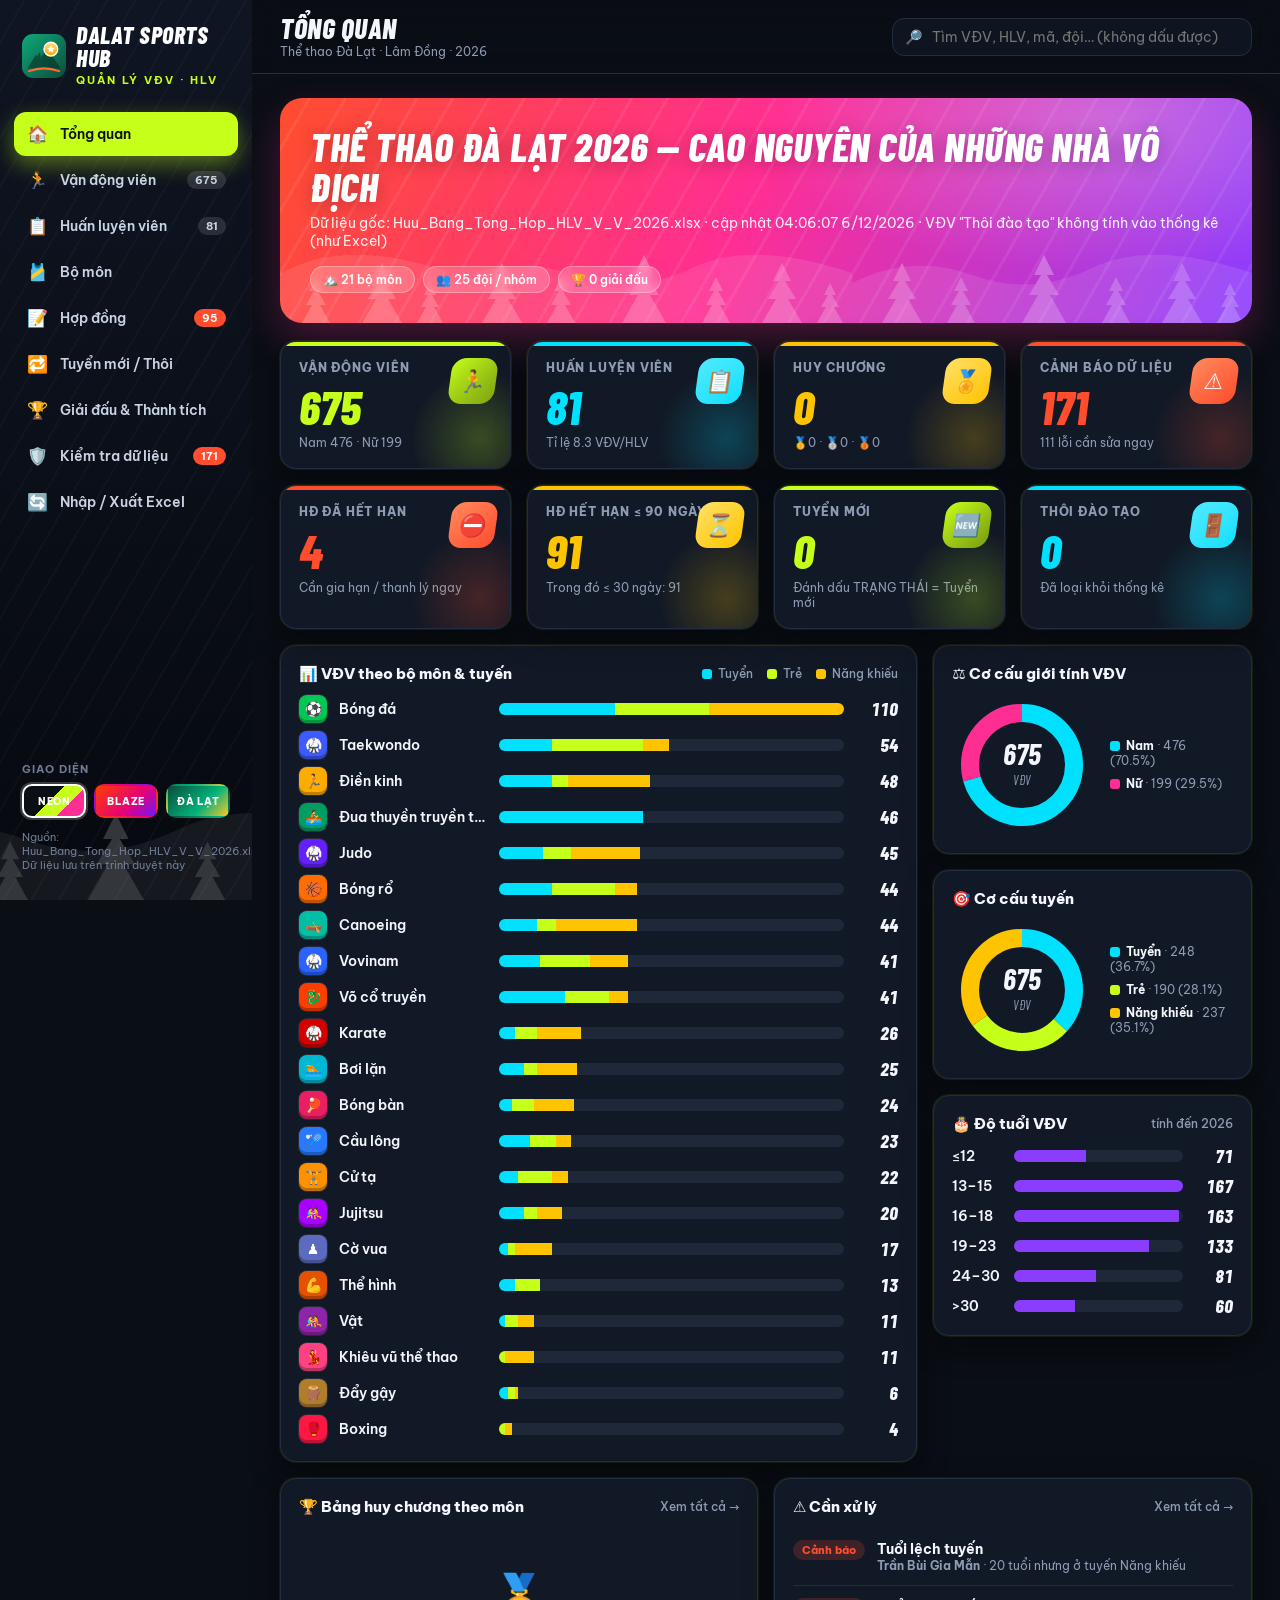
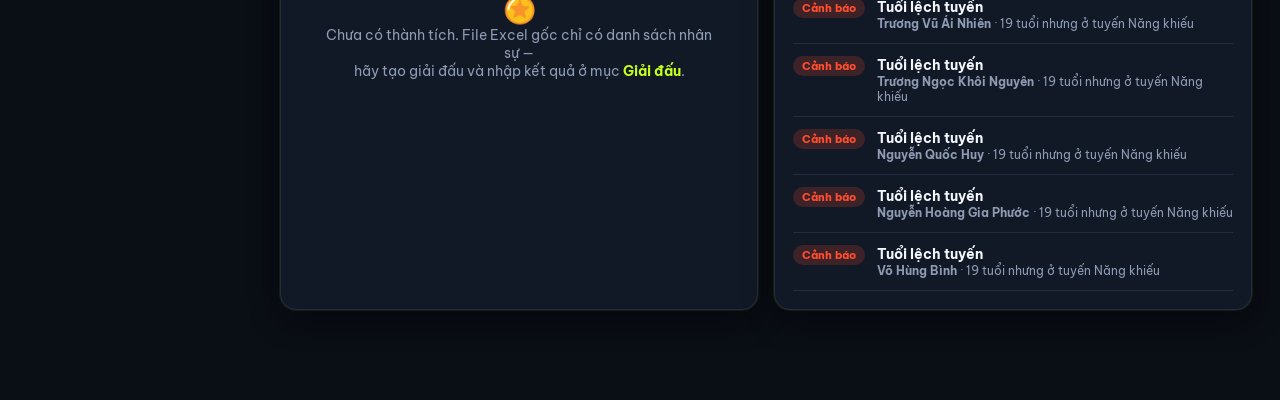
==== commit 91acb0d3: "feat: logic theo file mới — hợp đồng, Tuyển mới/Thôi đào tạo, trang Đội, deploy Vercel - Dữ liệu gốc" ====
--- a/dalat-sports/index.html
+++ b/dalat-sports/index.html
@@ -22,13 +22,15 @@
         <a href="#/vdv" data-nav="#/vdv"><span class="ico">🏃</span>Vận động viên<span class="count" id="nav-vdv"></span></a>
         <a href="#/hlv" data-nav="#/hlv"><span class="ico">📋</span>Huấn luyện viên<span class="count" id="nav-hlv"></span></a>
         <a href="#/mon" data-nav="#/mon"><span class="ico">🎽</span>Bộ môn</a>
+        <a href="#/hopdong" data-nav="#/hopdong"><span class="ico">📝</span>Hợp đồng<span class="count warn" id="nav-hd"></span></a>
+        <a href="#/biendong" data-nav="#/biendong"><span class="ico">🔁</span>Tuyển mới / Thôi<span class="count" id="nav-bd"></span></a>
         <a href="#/giai" data-nav="#/giai"><span class="ico">🏆</span>Giải đấu & Thành tích</a>
         <a href="#/kiemtra" data-nav="#/kiemtra"><span class="ico">🛡️</span>Kiểm tra dữ liệu<span class="count warn" id="nav-issues"></span></a>
         <a href="#/dulieu" data-nav="#/dulieu"><span class="ico">🔄</span>Nhập / Xuất Excel</a>
       </nav>
       <div class="foot">
         <div style="font-weight:700;letter-spacing:1px;text-transform:uppercase">Giao diện</div>
-        <div class="themes"><button data-theme-set="volt" title="Neon Đêm">Neon</button><button data-theme-set="blaze" title="Bùng Cháy">Blaze</button><button data-theme-set="dalat" title="Xanh Đà Lạt">Đà Lạt</button></div>Nguồn: Bảng tổng hợp HLV, VĐV tháng 9/2026<br>Dữ liệu lưu trên trình duyệt này</div>
+        <div class="themes"><button data-theme-set="volt" title="Neon Đêm">Neon</button><button data-theme-set="blaze" title="Bùng Cháy">Blaze</button><button data-theme-set="dalat" title="Xanh Đà Lạt">Đà Lạt</button></div>Nguồn: <span id="src"></span><br>Dữ liệu lưu trên trình duyệt này</div>
     </aside>
     <main class="main">
       <header class="topbar">
@@ -43,6 +45,7 @@
     <a href="#/" data-nav="#/"><span class="ico">🏠</span>Tổng quan</a>
     <a href="#/vdv" data-nav="#/vdv"><span class="ico">🏃</span>VĐV</a>
     <a href="#/mon" data-nav="#/mon"><span class="ico">🎽</span>Bộ môn</a>
+    <a href="#/hopdong" data-nav="#/hopdong"><span class="ico">📝</span>Hợp đồng</a>
     <a href="#/giai" data-nav="#/giai"><span class="ico">🏆</span>Giải</a>
     <a href="#/kiemtra" data-nav="#/kiemtra"><span class="ico">🛡️</span>Kiểm tra</a>
   </nav>
--- a/dalat-sports/css/app.css
+++ b/dalat-sports/css/app.css
@@ -169,6 +169,7 @@
 .nav a .ico { width: 22px; text-align: center; font-size: 17px; }
 .nav a .count { margin-left: auto; font-size: 11px; background: rgba(255,255,255,.12); padding: 2px 8px; border-radius: 99px; font-weight: 700; }
 .nav a.active .count { background: rgba(0,0,0,.18); }
+.nav a .count:empty { display: none; }
 .nav a .count.warn { background: var(--hot); color: #fff; }
 .sidebar .foot { margin-top: auto; font-size: 11px; color: var(--sidebar-muted); padding: 8px; position: relative; z-index: 1; }
 
@@ -226,6 +227,7 @@
 .card h3 .muted { margin-left: auto; font-weight: 500; }
 .muted { color: var(--muted); font-size: 12px; }
 .grid { display: grid; gap: 16px; }
+.grid > * { min-width: 0; }
 .g4 { grid-template-columns: repeat(4, 1fr); }
 .g3 { grid-template-columns: repeat(3, 1fr); }
 .g2 { grid-template-columns: repeat(2, 1fr); }
@@ -312,7 +314,7 @@
   background: var(--input-bg); border: 1px solid var(--line); border-radius: 10px; padding: 9px 12px; outline: none;
 }
 .toolbar select:focus, .toolbar input:focus, .field input:focus, .field select:focus, .field textarea:focus { border-color: var(--primary); box-shadow: 0 0 0 3px color-mix(in srgb, var(--primary) 22%, transparent); }
-.seg { display: inline-flex; background: var(--surface); border: 1px solid var(--line); border-radius: 10px; padding: 3px; }
+.seg { display: inline-flex; flex-wrap: wrap; max-width: 100%; background: var(--surface); border: 1px solid var(--line); border-radius: 10px; padding: 3px; }
 .seg button { border: 0; background: transparent; padding: 6px 12px; border-radius: 8px; cursor: pointer; font-weight: 600; color: var(--muted); }
 .seg button.on { background: var(--primary); color: var(--on-primary); font-weight: 800; }
 .table-wrap { overflow: auto; border-radius: 14px; border: 1px solid var(--line); background: var(--surface); }
@@ -442,12 +444,12 @@
   .profile-head .meta { justify-content: center; }
   .hide-m { display: none; }
   .bottom-nav {
-    display: grid; grid-template-columns: repeat(5, 1fr);
+    display: grid; grid-template-columns: repeat(6, 1fr);
     position: fixed; bottom: 0; left: 0; right: 0; z-index: 40;
     background: color-mix(in srgb, var(--surface) 92%, transparent); backdrop-filter: blur(12px);
     border-top: 1px solid var(--line); padding: 6px 4px calc(6px + env(safe-area-inset-bottom));
   }
-  .bottom-nav a { display: flex; flex-direction: column; align-items: center; gap: 2px; font-size: 10.5px; color: var(--muted); padding: 4px; border-radius: 10px; font-weight: 600; }
+  .bottom-nav a { display: flex; flex-direction: column; align-items: center; gap: 2px; font-size: 10px; white-space: nowrap; color: var(--muted); padding: 4px; border-radius: 10px; font-weight: 600; }
   .bottom-nav a .ico { font-size: 20px; }
   .bottom-nav a.active { color: var(--on-primary); font-weight: 800; background: var(--primary); }
   .fab {
